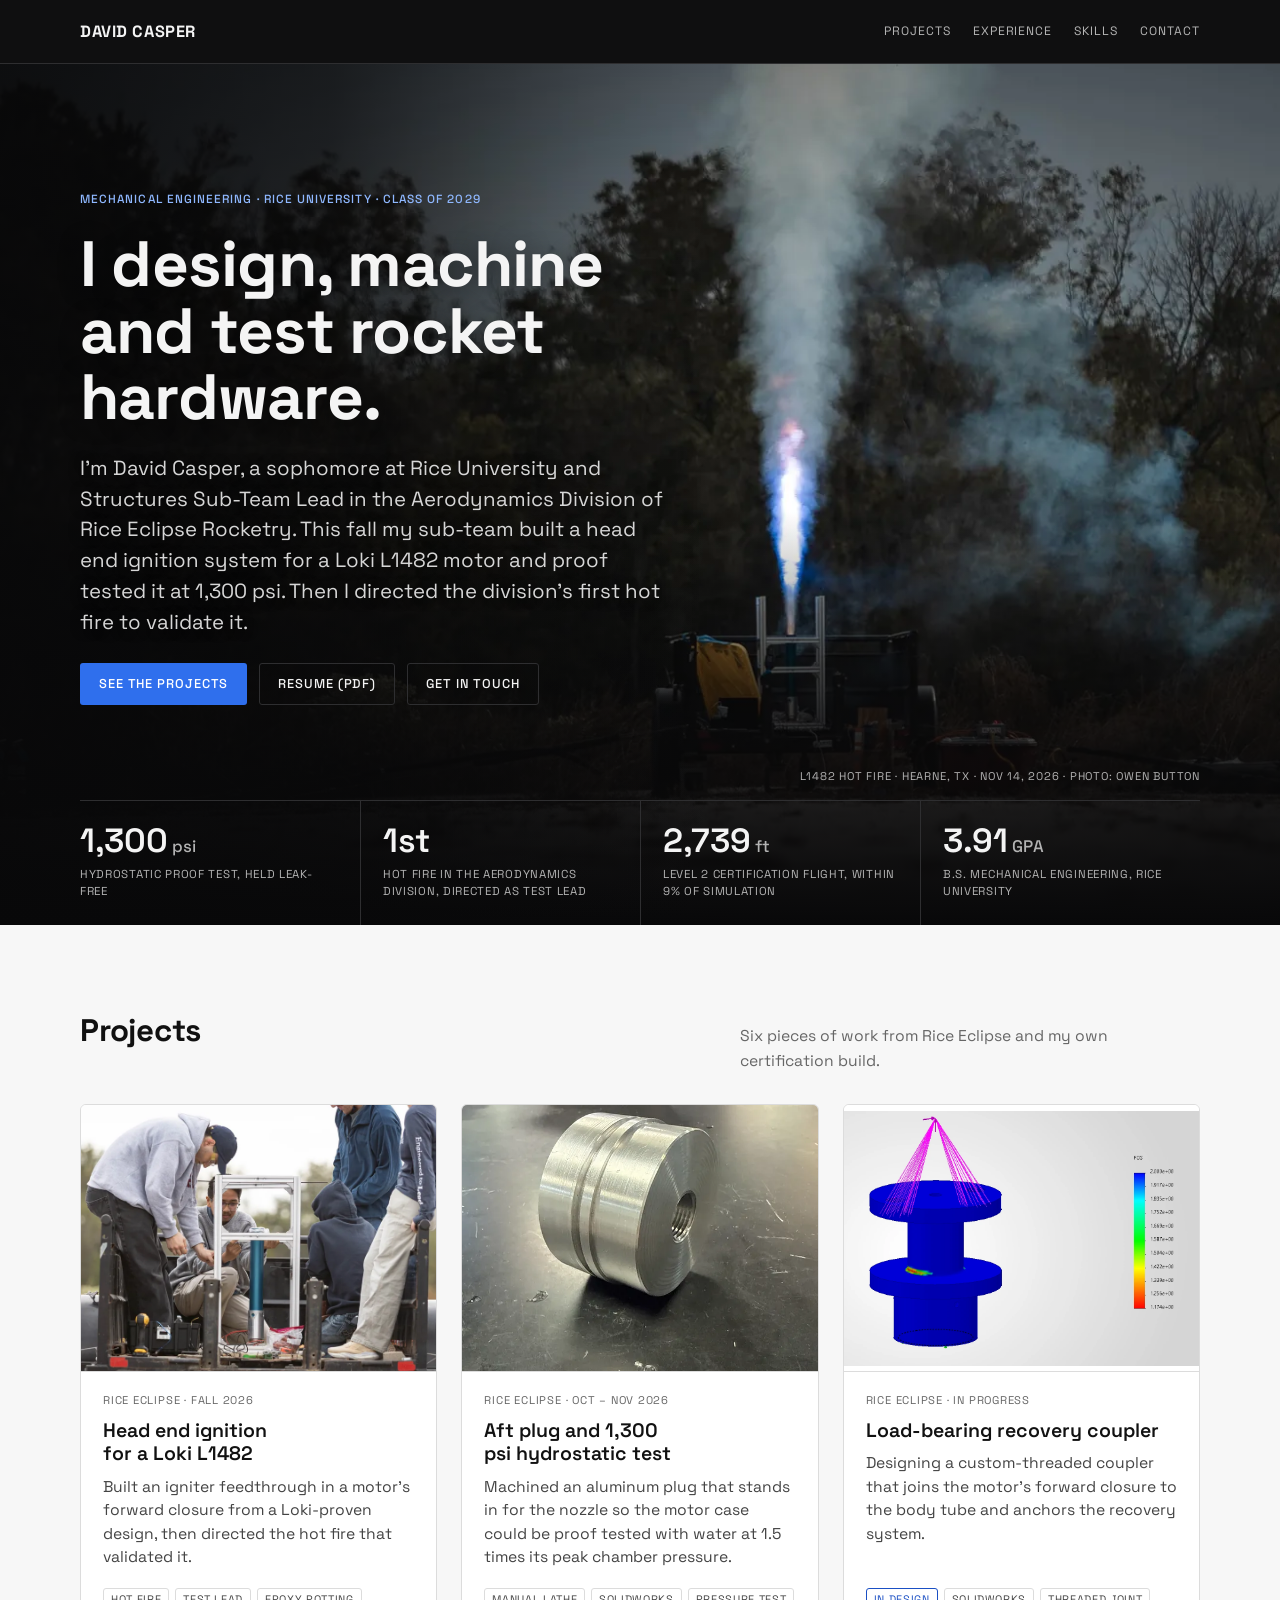
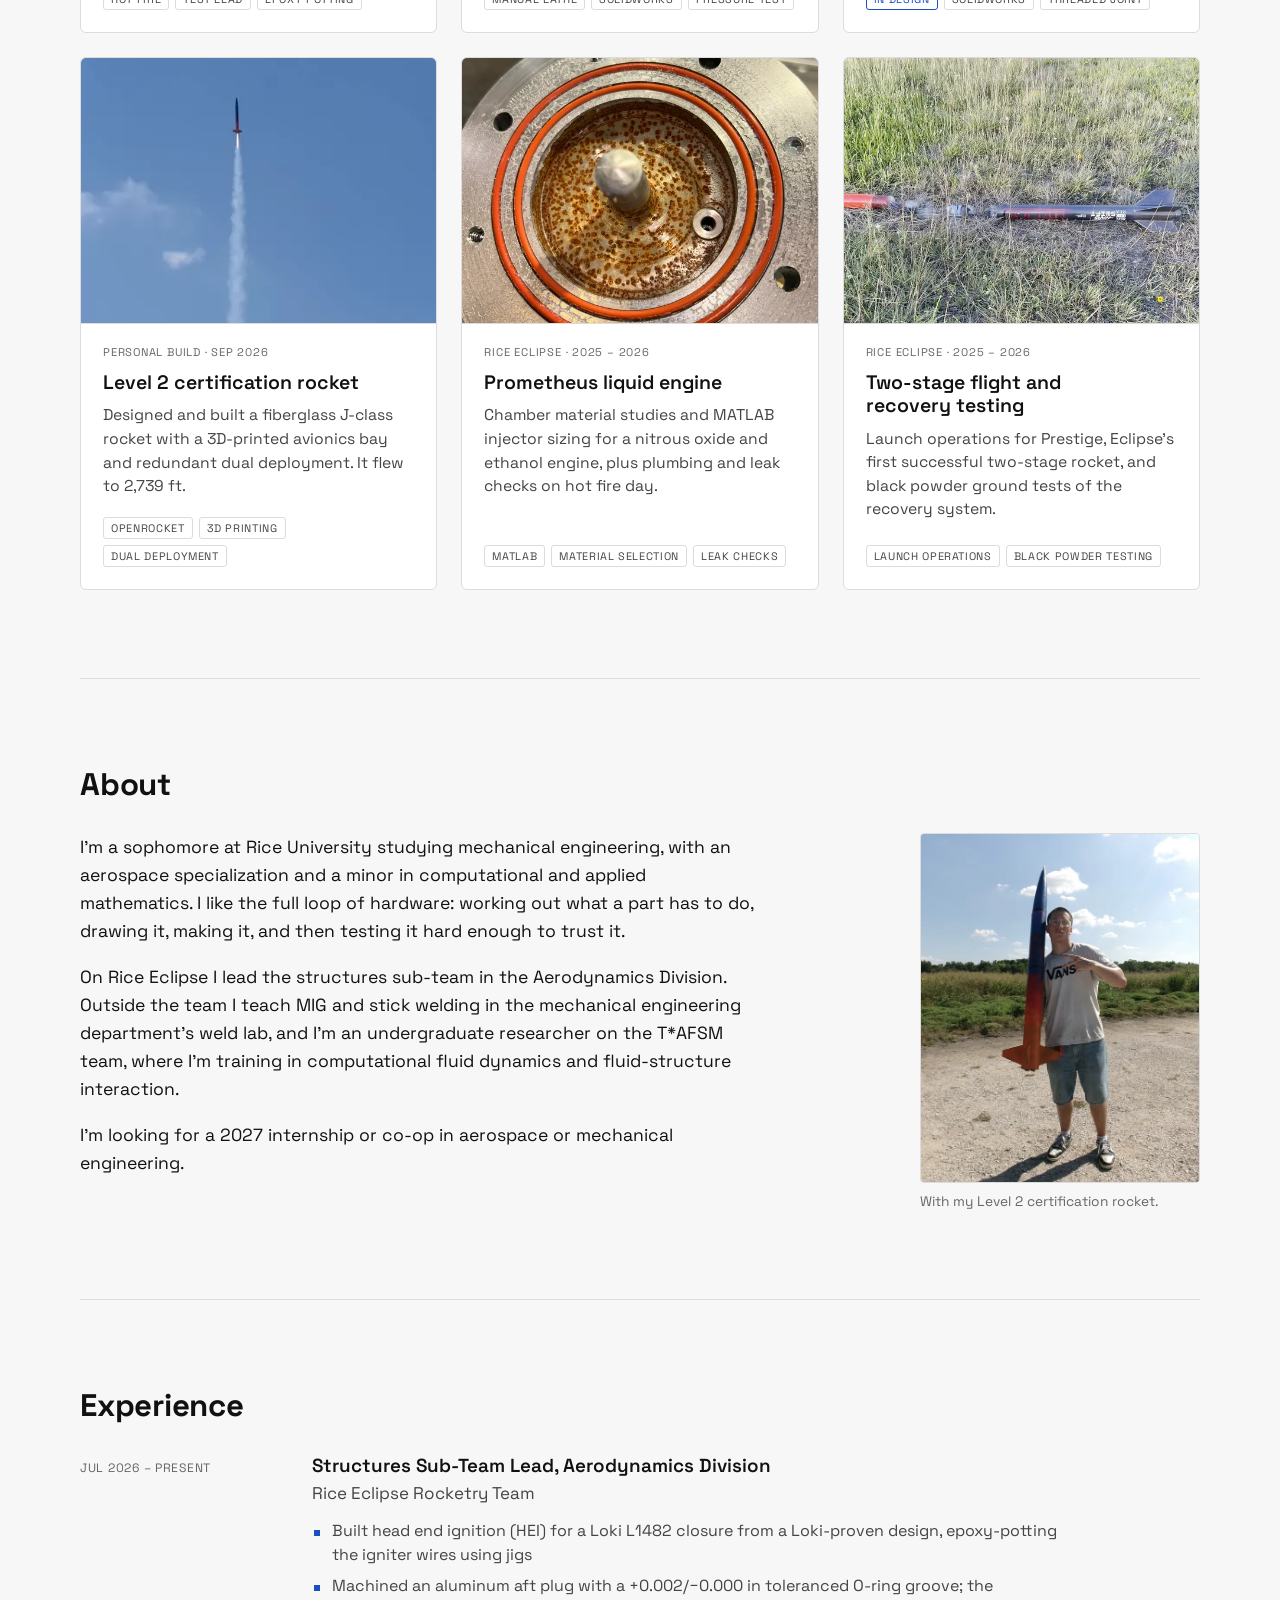
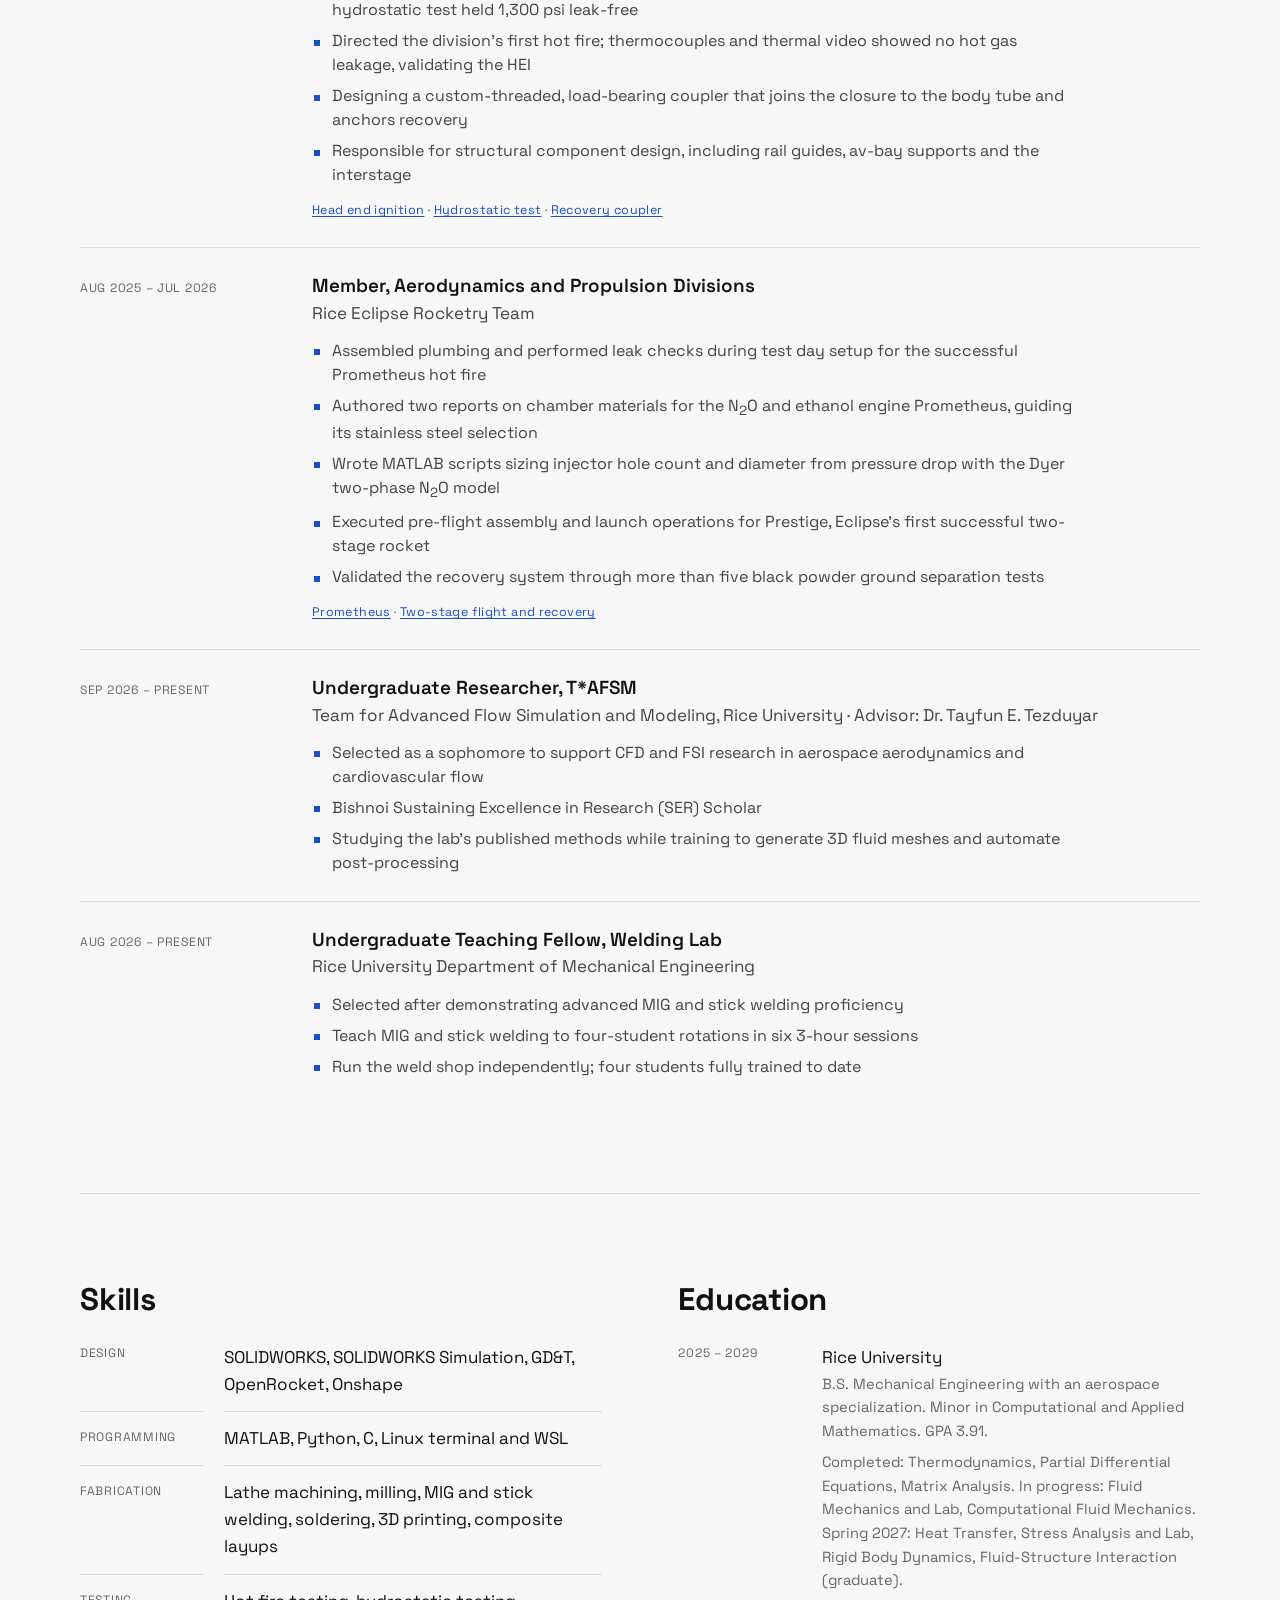
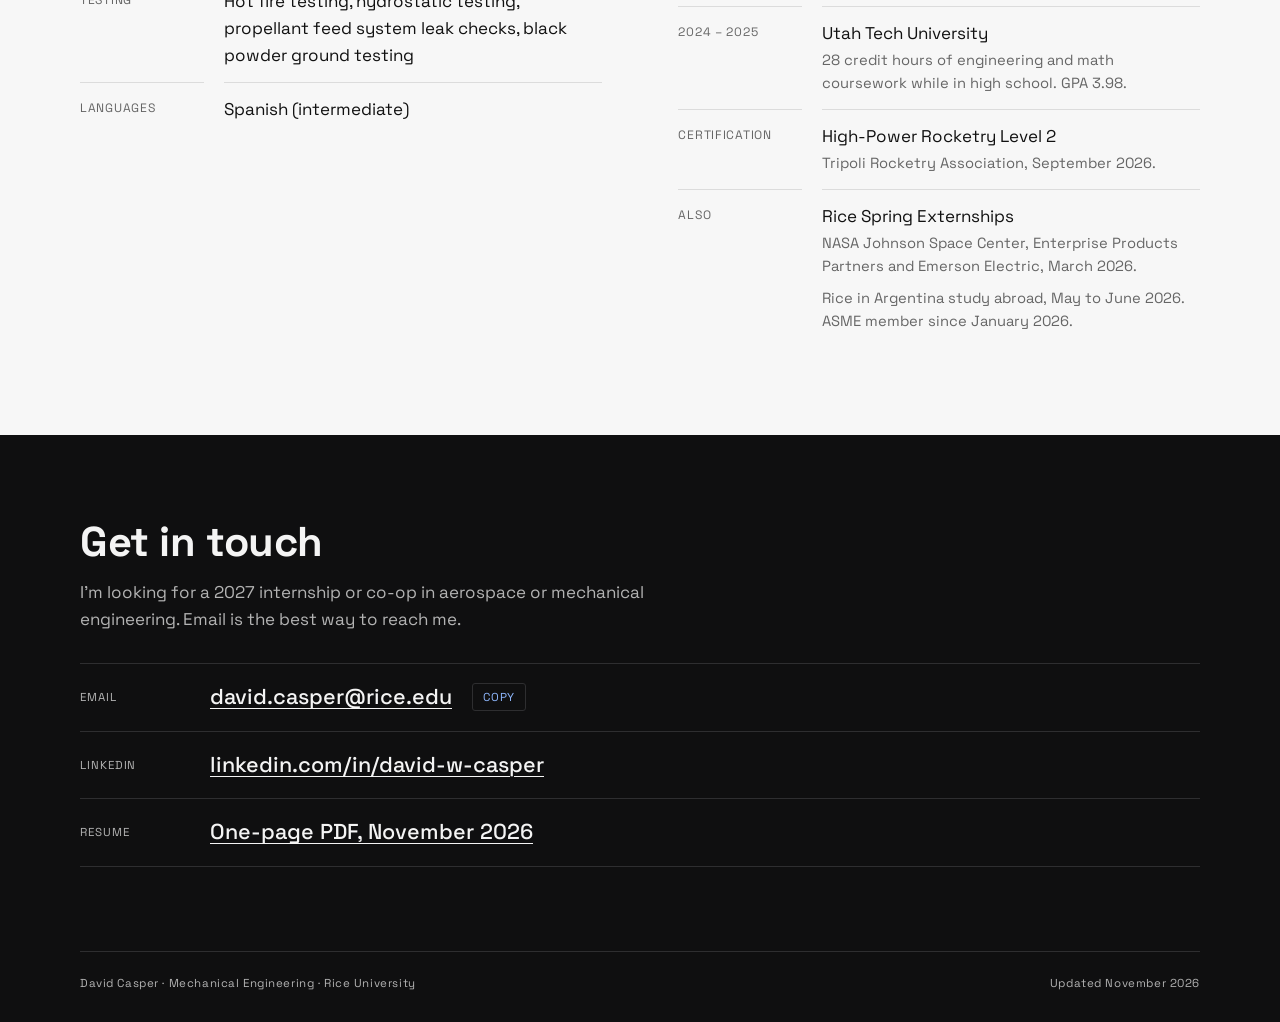
==== index.html @ be579d27 "Add files via upload" ====
<!doctype html>
<html lang="en">
<head>
<meta charset="utf-8">
<meta name="viewport" content="width=device-width, initial-scale=1, viewport-fit=cover">
<title>David Casper | Mechanical Engineering Portfolio</title>
<meta name="description" content="David Casper is a mechanical engineering student at Rice University and Structures Sub-Team Lead on Rice Eclipse Rocketry. Projects: head end ignition, hydrostatic testing, a Level 2 rocket and more.">
<meta property="og:type" content="website">
<meta property="og:title" content="David Casper | Mechanical Engineering Portfolio">
<meta property="og:description" content="David Casper is a mechanical engineering student at Rice University and Structures Sub-Team Lead on Rice Eclipse Rocketry. Projects: head end ignition, hydrostatic testing, a Level 2 rocket and more.">
<link rel="icon" href="favicon.svg" type="image/svg+xml">
<link rel="preconnect" href="https://fonts.googleapis.com">
<link rel="preconnect" href="https://fonts.gstatic.com" crossorigin>
<link rel="stylesheet" href="https://fonts.googleapis.com/css2?family=Space+Grotesk:wght@300..700&family=Noto+Sans+Math&display=swap">
<link rel="stylesheet" href="assets/site.css">
</head>
<body>
<a class="skip" href="#main">Skip to content</a><header class="band site-head" id="top"><div class="wrap head-row"><a class="brand" href="#top">David Casper</a><nav class="site-nav" aria-label="Primary"><a href="#projects">Projects</a><a href="#experience">Experience</a><a href="#skills">Skills</a><a href="#contact">Contact</a></nav></div></header>
<main id="main">
<section class="band hero">
  <div class="hero-bg"><img fetchpriority="high" src="assets/img/hero-burn-1000.webp" srcset="assets/img/hero-burn-1000.webp 1000w, assets/img/hero-burn-1600.webp 1600w, assets/img/hero-burn-2400.webp 2400w" sizes="100vw" width="1000" height="562" alt="The L1482 motor firing nozzle-up on the trailer test stand at dusk, a blue-white plume rising against dark trees" class="hero-img" decoding="async"></div>
  <div class="wrap hero-inner">
    <div class="hero-copy">
      <p class="eyebrow">Mechanical engineering · Rice University · Class of 2029</p>
      <h1>I design, machine and test rocket hardware.</h1>
      <p class="lead">I’m David Casper, a sophomore at Rice University and Structures Sub-Team Lead in the Aerodynamics Division of Rice Eclipse Rocketry. This fall my sub-team built a head end ignition system for a Loki L1482 motor and proof tested it at 1,300 psi. Then I directed the division’s first hot fire to validate it.</p>
      <p class="cta-row"><a class="btn btn-primary" href="#projects">See the projects</a><a class="btn btn-ghost" href="assets/david-casper-resume.pdf" target="_blank" rel="noopener">Resume (PDF)</a><a class="btn btn-ghost" href="#contact">Get in touch</a></p>
    </div>
    <p class="hero-credit">L1482 hot fire · Hearne, TX · Nov 14, 2026 · Photo: Owen Button</p>
    <dl class="glance">
      <div><dd>1,300<small>psi</small></dd><dt>Hydrostatic proof test, held leak-free</dt></div>
      <div><dd>1st</dd><dt>Hot fire in the Aerodynamics Division, directed as test lead</dt></div>
      <div><dd>2,739<small>ft</small></dd><dt>Level 2 certification flight, within 9% of simulation</dt></div>
      <div><dd>3.91<small>GPA</small></dd><dt>B.S. Mechanical Engineering, Rice University</dt></div>
    </dl>
  </div>
</section>

<div class="wrap">
<section class="section" id="projects">
  <div class="section-head"><h2>Projects</h2><p>Six pieces of work from Rice Eclipse and my own certification build.</p></div>
  <ul class="cards"><li class="card"><div class="card-media "><img src="assets/img/hotfire-team-stand-800.webp" srcset="assets/img/hotfire-team-stand-800.webp 800w, assets/img/hotfire-team-stand-1600.webp 1600w" sizes="(max-width: 720px) 92vw, 370px" width="800" height="600" alt="Team members gathered around the motor on the trailer test stand during setup for the hot fire" loading="lazy" decoding="async"></div><div class="card-body"><p class="meta">Rice Eclipse · Fall 2026</p><h3><a href="projects/head-end-ignition.html">Head end ignition for a Loki L1482</a></h3><p>Built an igniter feedthrough in a motor’s forward closure from a Loki-proven design, then directed the hot fire that validated it.</p><ul class="tags"><li class="tag">Hot fire</li><li class="tag">Test lead</li><li class="tag">Epoxy potting</li></ul></div></li><li class="card"><div class="card-media "><img src="assets/img/aftplug-finished-800.webp" srcset="assets/img/aftplug-finished-800.webp 600w, assets/img/aftplug-finished-1600.webp 1200w" sizes="(max-width: 720px) 92vw, 370px" width="600" height="800" alt="Machined aluminum plug with an O-ring groove and a tapped center hole" loading="lazy" decoding="async"></div><div class="card-body"><p class="meta">Rice Eclipse · Oct – Nov 2026</p><h3><a href="projects/hydrostatic-test.html">Aft plug and 1,300 psi hydrostatic test</a></h3><p>Machined an aluminum plug that stands in for the nozzle so the motor case could be proof tested with water at 1.5 times its peak chamber pressure.</p><ul class="tags"><li class="tag">Manual lathe</li><li class="tag">SOLIDWORKS</li><li class="tag">Pressure test</li></ul></div></li><li class="card"><div class="card-media contain"><img src="assets/img/coupler-fos-1100.webp" srcset="assets/img/coupler-fos-1100.webp 1047w" sizes="(max-width: 720px) 92vw, 370px" width="1047" height="752" alt="Factor of safety plot of the coupler from SOLIDWORKS Simulation" loading="lazy" decoding="async"></div><div class="card-body"><p class="meta">Rice Eclipse · In progress</p><h3><a href="projects/recovery-coupler.html">Load-bearing recovery coupler</a></h3><p>Designing a custom-threaded coupler that joins the motor’s forward closure to the body tube and anchors the recovery system.</p><ul class="tags"><li class="tag status">In design</li><li class="tag">SOLIDWORKS</li><li class="tag">Threaded joint</li></ul></div></li><li class="card"><div class="card-media pos-upper"><img src="assets/img/l2-launch-poster-720.webp" srcset="assets/img/l2-launch-poster-720.webp 405w, assets/img/l2-launch-poster-1080.webp 607w" sizes="(max-width: 720px) 92vw, 370px" width="405" height="720" alt="Rocket climbing on a column of white smoke against a blue sky" loading="lazy" decoding="async"></div><div class="card-body"><p class="meta">Personal build · Sep 2026</p><h3><a href="projects/level-2-rocket.html">Level 2 certification rocket</a></h3><p>Designed and built a fiberglass J-class rocket with a 3D-printed avionics bay and redundant dual deployment. It flew to 2,739 ft.</p><ul class="tags"><li class="tag">OpenRocket</li><li class="tag">3D printing</li><li class="tag">Dual deployment</li></ul></div></li><li class="card"><div class="card-media "><img src="assets/img/prometheus-injector-800.webp" srcset="assets/img/prometheus-injector-800.webp 600w, assets/img/prometheus-injector-1600.webp 1200w" sizes="(max-width: 720px) 92vw, 370px" width="600" height="800" alt="Steel injector face with two orange O-rings" loading="lazy" decoding="async"></div><div class="card-body"><p class="meta">Rice Eclipse · 2025 – 2026</p><h3><a href="projects/prometheus.html">Prometheus liquid engine</a></h3><p>Chamber material studies and MATLAB injector sizing for a nitrous oxide and ethanol engine, plus plumbing and leak checks on hot fire day.</p><ul class="tags"><li class="tag">MATLAB</li><li class="tag">Material selection</li><li class="tag">Leak checks</li></ul></div></li><li class="card"><div class="card-media "><img src="assets/img/separation-test-a-poster-800.webp" srcset="assets/img/separation-test-a-poster-800.webp 800w, assets/img/separation-test-a-poster-1280.webp 1280w" sizes="(max-width: 720px) 92vw, 370px" width="800" height="450" alt="Rocket lying on grass as an ejection charge separates its nose section" loading="lazy" decoding="async"></div><div class="card-body"><p class="meta">Rice Eclipse · 2025 – 2026</p><h3><a href="projects/two-stage-recovery.html">Two-stage flight and recovery testing</a></h3><p>Launch operations for Prestige, Eclipse’s first successful two-stage rocket, and black powder ground tests of the recovery system.</p><ul class="tags"><li class="tag">Launch operations</li><li class="tag">Black powder testing</li></ul></div></li></ul>
</section>

<section class="section" id="about">
  <div class="section-head"><h2>About</h2></div>
  <div class="about-grid">
    <div class="copy">
      <p>I’m a sophomore at Rice University studying mechanical engineering, with an aerospace specialization and a minor in computational and applied mathematics. I like the full loop of hardware: working out what a part has to do, drawing it, making it, and then testing it hard enough to trust it.</p>
      <p>On Rice Eclipse I lead the structures sub-team in the Aerodynamics Division. Outside the team I teach MIG and stick welding in the mechanical engineering department’s weld lab, and I’m an undergraduate researcher on the T*AFSM team, where I’m training in computational fluid dynamics and fluid-structure interaction.</p>
      <p>I’m looking for a 2027 internship or co-op in aerospace or mechanical engineering.</p>
    </div>
    <figure class="about-photo">
      <img src="assets/img/l2-rocket-800.webp" srcset="assets/img/l2-rocket-800.webp 600w, assets/img/l2-rocket-1600.webp 1200w" sizes="280px" width="600" height="800" alt="David Casper standing in a field holding his blue and orange Level 2 rocket" loading="lazy" decoding="async">
      <figcaption>With my Level 2 certification rocket.</figcaption>
    </figure>
  </div>
</section>

<section class="section" id="experience">
  <div class="section-head"><h2>Experience</h2></div>
  <ul class="rows"><li class="row"><p class="when">Jul 2026 – Present</p><div><h3>Structures Sub-Team Lead, Aerodynamics Division</h3><p class="org">Rice Eclipse Rocketry Team</p><ul><li>Built head end ignition (HEI) for a Loki L1482 closure from a Loki-proven design, epoxy-potting the igniter wires using jigs</li><li>Machined an aluminum aft plug with a +0.002/−0.000 in toleranced O-ring groove; the hydrostatic test held 1,300 psi leak-free</li><li>Directed the division’s first hot fire; thermocouples and thermal video showed no hot gas leakage, validating the HEI</li><li>Designing a custom-threaded, load-bearing coupler that joins the closure to the body tube and anchors recovery</li><li>Responsible for structural component design, including rail guides, av-bay supports and the interstage</li></ul><p class="inline-links"><a href="projects/head-end-ignition.html">Head end ignition</a> &middot; <a href="projects/hydrostatic-test.html">Hydrostatic test</a> &middot; <a href="projects/recovery-coupler.html">Recovery coupler</a></p></div></li><li class="row"><p class="when">Aug 2025 – Jul 2026</p><div><h3>Member, Aerodynamics and Propulsion Divisions</h3><p class="org">Rice Eclipse Rocketry Team</p><ul><li>Assembled plumbing and performed leak checks during test day setup for the successful Prometheus hot fire</li><li>Authored two reports on chamber materials for the N<sub>2</sub>O and ethanol engine Prometheus, guiding its stainless steel selection</li><li>Wrote MATLAB scripts sizing injector hole count and diameter from pressure drop with the Dyer two-phase N<sub>2</sub>O model</li><li>Executed pre-flight assembly and launch operations for Prestige, Eclipse’s first successful two-stage rocket</li><li>Validated the recovery system through more than five black powder ground separation tests</li></ul><p class="inline-links"><a href="projects/prometheus.html">Prometheus</a> &middot; <a href="projects/two-stage-recovery.html">Two-stage flight and recovery</a></p></div></li><li class="row"><p class="when">Sep 2026 – Present</p><div><h3>Undergraduate Researcher, T*AFSM</h3><p class="org">Team for Advanced Flow Simulation and Modeling, Rice University · Advisor: Dr. Tayfun E. Tezduyar</p><ul><li>Selected as a sophomore to support CFD and FSI research in aerospace aerodynamics and cardiovascular flow</li><li>Bishnoi Sustaining Excellence in Research (SER) Scholar</li><li>Studying the lab’s published methods while training to generate 3D fluid meshes and automate post-processing</li></ul></div></li><li class="row"><p class="when">Aug 2026 – Present</p><div><h3>Undergraduate Teaching Fellow, Welding Lab</h3><p class="org">Rice University Department of Mechanical Engineering</p><ul><li>Selected after demonstrating advanced MIG and stick welding proficiency</li><li>Teach MIG and stick welding to four-student rotations in six 3-hour sessions</li><li>Run the weld shop independently; four students fully trained to date</li></ul></div></li></ul>
</section>

<section class="section" id="skills">
  <div class="two-col">
    <div>
      <h2 class="h2">Skills</h2>
      <dl class="spec">
        <dt>Design</dt><dd>SOLIDWORKS, SOLIDWORKS Simulation, GD&amp;T, OpenRocket, Onshape</dd>
        <dt>Programming</dt><dd>MATLAB, Python, C, Linux terminal and WSL</dd>
        <dt>Fabrication</dt><dd>Lathe machining, milling, MIG and stick welding, soldering, 3D printing, composite layups</dd>
        <dt>Testing</dt><dd>Hot fire testing, hydrostatic testing, propellant feed system leak checks, black powder ground testing</dd>
        <dt>Languages</dt><dd>Spanish (intermediate)</dd>
      </dl>
    </div>
    <div>
      <h2 class="h2">Education</h2>
      <dl class="spec">
        <dt>2025 – 2029</dt>
        <dd>Rice University
          <small>B.S. Mechanical Engineering with an aerospace specialization. Minor in Computational and Applied Mathematics. GPA 3.91.</small>
          <small>Completed: Thermodynamics, Partial Differential Equations, Matrix Analysis. In progress: Fluid Mechanics and Lab, Computational Fluid Mechanics. Spring 2027: Heat Transfer, Stress Analysis and Lab, Rigid Body Dynamics, Fluid-Structure Interaction (graduate).</small></dd>
        <dt>2024 – 2025</dt>
        <dd>Utah Tech University
          <small>28 credit hours of engineering and math coursework while in high school. GPA 3.98.</small></dd>
        <dt>Certification</dt>
        <dd>High-Power Rocketry Level 2
          <small>Tripoli Rocketry Association, September 2026.</small></dd>
        <dt>Also</dt>
        <dd>Rice Spring Externships
          <small>NASA Johnson Space Center, Enterprise Products Partners and Emerson Electric, March 2026.</small>
          <small>Rice in Argentina study abroad, May to June 2026. ASME member since January 2026.</small></dd>
      </dl>
    </div>
  </div>
</section>
</div>

<section class="band" id="contact">
  <div class="wrap contact">
    <h2>Get in touch</h2>
    <p>I’m looking for a 2027 internship or co-op in aerospace or mechanical engineering. Email is the best way to reach me.</p>
    <div class="contact-lines">
      <div class="contact-line"><span class="label">Email</span><a class="value" id="email-value" href="mailto:david.casper@rice.edu">david.casper@rice.edu</a><button type="button" class="copy-btn" data-copy="david.casper@rice.edu" aria-controls="email-value">Copy</button></div>
      <div class="contact-line"><span class="label">LinkedIn</span><a class="value" href="https://www.linkedin.com/in/david-w-casper" rel="noopener">linkedin.com/in/david-w-casper</a></div>
      <div class="contact-line"><span class="label">Resume</span><a class="value" href="assets/david-casper-resume.pdf" target="_blank" rel="noopener">One-page PDF, November 2026</a></div>
    </div>
  </div>
</section>
</main>
<footer class="band"><div class="wrap"><div class="site-foot"><span>David Casper · Mechanical Engineering · Rice University</span><span>Updated November 2026</span></div></div></footer>
<script src="assets/site.js"></script>
</body>
</html>
---- assets/site.css ----
/* Layout: a test report. Dark title band up top, then one 1120px sheet where
   prose holds a 68ch measure and figures break out to the full sheet width.
   Metadata is set like a drawing title block in the mono face. */
:root {
  color-scheme: light;
  /* Three blues carry all the color. Everything else is neutral gray. */
  --blue-deep: #1a4fc4;
  --blue: #2f6fed;
  --blue-light: #8fb8ff;
  --paper: #f7f7f7;
  --surface: #ffffff;
  --sunken: #eeeeee;
  --ink: #111111;
  --ink-2: #444444;
  --ink-3: #666666;
  --rule: #dcdcdc;
  --rule-strong: #bdbdbd;
  --accent: var(--blue-deep);
  --accent-ink: #ffffff;
  --band: #0f0f10;
  --band-2: #1b1b1d;
  --band-ink: #f4f4f4;
  --band-ink-2: #b3b3b3;
  --band-rule: #2e2e30;
  --band-accent: var(--blue-light);
  --series-1: var(--blue);
  --series-2: #4d4d4d;
  --grid: #e6e6e6;
  --axis: #bdbdbd;
  --sheet: #ffffff;
  --sheet-ink: #111111;
  --shadow: 0 1px 2px rgba(0, 0, 0, 0.05), 0 8px 24px rgba(0, 0, 0, 0.06);
  --sheet-dim: 1;
  --font-display: "Space Grotesk", "Helvetica Neue", Helvetica, Arial, sans-serif;
  --font-body: "Space Grotesk", "Helvetica Neue", Helvetica, Arial, sans-serif;
  --font-mono: var(--font-body);
  --font-code: ui-monospace, "SFMono-Regular", Menlo, Consolas, monospace;
}
@media (prefers-color-scheme: dark) {
  :root:not([data-theme="light"]) {
    color-scheme: dark;
    --paper: #121212;
    --surface: #1b1b1b;
    --sunken: #161616;
    --ink: #ededed;
    --ink-2: #c2c2c2;
    --ink-3: #9c9c9c;
    --rule: #2e2e2e;
    --rule-strong: #474747;
    --accent: var(--blue-light);
    --accent-ink: #0b0b0b;
    --band: #0a0a0a;
    --band-2: #171717;
    --band-ink: #f4f4f4;
    --band-ink-2: #b3b3b3;
    --band-rule: #2a2a2a;
    --band-accent: var(--blue-light);
    --series-1: var(--blue);
    --series-2: #b8b8b8;
    --grid: #262626;
    --axis: #474747;
    --sheet: #ffffff;
    --sheet-ink: #111111;
    --sheet-dim: 0.92;
    --shadow: 0 1px 2px rgba(0, 0, 0, 0.4), 0 8px 24px rgba(0, 0, 0, 0.3);
  }
}
:root[data-theme="dark"] {
  color-scheme: dark;
  --paper: #121212;
  --surface: #1b1b1b;
  --sunken: #161616;
  --ink: #ededed;
  --ink-2: #c2c2c2;
  --ink-3: #9c9c9c;
  --rule: #2e2e2e;
  --rule-strong: #474747;
  --accent: var(--blue-light);
  --accent-ink: #0b0b0b;
  --band: #0a0a0a;
  --band-2: #171717;
  --band-ink: #f4f4f4;
  --band-ink-2: #b3b3b3;
  --band-rule: #2a2a2a;
  --band-accent: var(--blue-light);
  --series-1: var(--blue);
  --series-2: #b8b8b8;
  --grid: #262626;
  --axis: #474747;
  --sheet: #ffffff;
  --sheet-ink: #111111;
  --sheet-dim: 0.92;
  --shadow: 0 1px 2px rgba(0, 0, 0, 0.4), 0 8px 24px rgba(0, 0, 0, 0.3);
}

*, *::before, *::after { box-sizing: border-box; }
[hidden] { display: none !important; }
/* The page opens and closes on the dark band, so the root carries that colour: on a phone the
   safe-area strips above the header and below the footer then match the bands beside them. */
html { -webkit-text-size-adjust: 100%; text-size-adjust: 100%; scroll-behavior: smooth; background: var(--band); }
body {
  margin: 0;
  background: var(--paper);
  color: var(--ink);
  font-family: var(--font-body);
  font-size: 1.0625rem;
  line-height: 1.6;
  font-weight: 400;
    -webkit-font-smoothing: antialiased;
  text-rendering: optimizeLegibility;
}
img, video, svg { max-width: 100%; }
img, video { height: auto; display: block; }
a { color: var(--accent); text-underline-offset: 0.18em; text-decoration-thickness: 1px; }
a:hover { text-decoration-thickness: 2px; }
:focus-visible { outline: 2px solid var(--accent); outline-offset: 3px; border-radius: 2px; }
.band :focus-visible { outline-color: var(--band-accent); }
h1, h2, h3, h4 { font-family: var(--font-display); text-wrap: balance; margin: 0; color: inherit; }
p { margin: 0; }
ul, ol, dl, dd, figure { margin: 0; padding: 0; }

.wrap {
  max-width: 1160px;
  margin-inline: auto;
  padding-left: max(20px, env(safe-area-inset-left, 0px));
  padding-right: max(20px, env(safe-area-inset-right, 0px));
}
.band { background: var(--band); color: var(--band-ink); }
.band a { color: var(--band-accent); }
.skip {
  position: absolute; left: 12px; top: -60px; z-index: 20;
  background: var(--accent); color: var(--accent-ink); padding: 8px 14px; border-radius: 4px;
  text-decoration: none; font-weight: 600;
}
.skip:focus { top: calc(12px + env(safe-area-inset-top, 0px)); }

.mono, .eyebrow, .meta, figcaption b, .tag, .tb dt, .glance dt, .when, .site-nav a, .back, .chart-note b, .kicker {
  font-family: var(--font-mono);
}
.eyebrow {
  font-size: 0.74rem; letter-spacing: 0.09em; text-transform: uppercase; font-weight: 500;
  color: var(--ink-3);
}
.band .eyebrow { color: var(--band-accent); }

/* ---------- header ---------- */
.site-head { border-bottom: 1px solid var(--band-rule); }
.head-row { display: flex; flex-wrap: wrap; align-items: center; justify-content: space-between; gap: 6px 28px; padding-block: 16px; }
.brand {
  font-family: var(--font-display); font-weight: 700; letter-spacing: 0.035em;
  text-transform: uppercase; font-size: 1.02rem; text-decoration: none; color: var(--band-ink);
}
.band a.brand { color: var(--band-ink); }
.site-nav { display: flex; flex-wrap: wrap; gap: 4px 22px; }
.site-nav a {
  font-size: 0.76rem; letter-spacing: 0.08em; text-transform: uppercase; text-decoration: none;
  color: var(--band-ink-2); padding-block: 6px;
}
.band .site-nav a { color: var(--band-ink-2); }
.band .site-nav a:hover, .band .site-nav a[aria-current="page"] { color: var(--band-ink); text-decoration: underline; text-decoration-thickness: 1px; }

/* ---------- hero ---------- */
.hero { padding-block: 0; position: relative; overflow: hidden; isolation: isolate; background: #080809; }
.hero-bg { position: absolute; inset: 0; z-index: -1; overflow: hidden; }
.hero-bg img { position: absolute; top: 0; left: 0; width: 122%; height: 100%; max-width: none; object-fit: cover; object-position: 50% 42%; }
.hero-bg::after {
  content: ""; position: absolute; inset: 0;
  background:
    linear-gradient(90deg, rgba(8,8,9,0.88) 0%, rgba(8,8,9,0.7) 26%, rgba(8,8,9,0.22) 46%, rgba(8,8,9,0) 56%),
    linear-gradient(180deg, rgba(8,8,9,0) 52%, rgba(8,8,9,0.82) 82%, #080809 100%);
}
.hero-inner { min-height: clamp(600px, 90vh, 940px); display: flex; flex-direction: column; justify-content: flex-end; padding-top: clamp(72px, 14vh, 160px); }
.hero-copy { min-width: 0; max-width: 37rem; display: flex; flex-direction: column; gap: 22px; }
.hero .lead { color: #d6d6d6; text-shadow: 0 1px 12px rgba(0,0,0,0.5); }
.hero h1 { text-shadow: 0 2px 24px rgba(0,0,0,0.45); }
.hero-credit { align-self: flex-end; margin-top: clamp(36px, 7vh, 72px); margin-bottom: 14px; font-size: 0.7rem; letter-spacing: 0.07em; text-transform: uppercase; color: rgba(244,244,244,0.72); text-align: right; }
.hero h1 {
  font-weight: 700; letter-spacing: -0.012em; line-height: 1.04;
  font-size: clamp(2.1rem, 1.1rem + 4.2vw, 4rem);
}
.lead { font-size: clamp(1.08rem, 1rem + 0.45vw, 1.28rem); line-height: 1.5; max-width: 34em; color: var(--band-ink-2); }
.lead strong { color: var(--band-ink); font-weight: 600; }
.cta-row { display: flex; flex-wrap: wrap; gap: 12px; margin-top: 4px; }
.btn {
  display: inline-flex; align-items: center; gap: 8px; text-decoration: none; cursor: pointer;
  font-family: var(--font-mono); font-size: 0.8rem; letter-spacing: 0.07em; text-transform: uppercase; font-weight: 500;
  padding: 12px 18px; border-radius: 3px; border: 1px solid transparent; line-height: 1.2;
}
.band a.btn-primary, .btn-primary { background: var(--blue); color: #ffffff; }
.band a.btn-primary:hover { background: var(--blue-deep); }
.band a.btn-ghost, .btn-ghost { border-color: var(--band-rule); color: var(--band-ink); background: transparent; }
.band a.btn-ghost:hover { border-color: var(--band-ink-2); }
.sound-btn { position: absolute; right: 10px; bottom: 10px; font-family: var(--font-mono); font-size: 0.7rem; letter-spacing: 0.07em; text-transform: uppercase; background: rgba(10,10,10,0.72); color: #f4f4f4; border: 1px solid rgba(255,255,255,0.28); border-radius: 3px; padding: 6px 10px; cursor: pointer; }
.sound-btn:hover, .sound-btn.is-on { border-color: var(--blue-light); color: var(--blue-light); }

.glance { display: grid; grid-template-columns: repeat(4, minmax(0, 1fr)); border-top: 1px solid var(--band-rule); }
.glance > div { padding: 22px 22px 26px 0; min-width: 0; }
.glance > div + div { border-left: 1px solid var(--band-rule); padding-left: 22px; }
.glance dt { order: 2; font-size: 0.72rem; letter-spacing: 0.06em; text-transform: uppercase; color: var(--band-ink-2); line-height: 1.45; margin-top: 8px; }
.glance dd { font-family: var(--font-display); font-weight: 600; font-size: clamp(1.5rem, 1.1rem + 1.4vw, 2.1rem); line-height: 1.05; letter-spacing: -0.01em; }
.glance dd small { font-size: 0.5em; font-weight: 500; letter-spacing: 0.02em; margin-left: 0.25em; color: var(--band-ink-2); }
.glance > div { display: flex; flex-direction: column; }

/* ---------- sections ---------- */
.section { padding-block: clamp(48px, 7vw, 88px); }
.section + .section { border-top: 1px solid var(--rule); }
.section-head { display: flex; flex-wrap: wrap; align-items: baseline; justify-content: space-between; gap: 8px 24px; margin-bottom: 30px; }
.section-head h2, .prose h2, .two-col h2 { font-weight: 700; font-size: clamp(1.45rem, 1.2rem + 1vw, 1.95rem); letter-spacing: -0.008em; line-height: 1.15; }
.section-head p { color: var(--ink-3); max-width: 46ch; font-size: 0.98rem; }

/* ---------- project cards ---------- */
.cards { display: grid; grid-template-columns: repeat(auto-fill, minmax(min(100%, 320px), 1fr)); gap: 24px; list-style: none; }
.card { background: var(--surface); border: 1px solid var(--rule); border-radius: 6px; overflow: hidden; display: flex; flex-direction: column; min-width: 0; position: relative; transition: border-color 0.15s ease, box-shadow 0.15s ease, transform 0.15s ease; }
.card:hover { border-color: var(--rule-strong); box-shadow: var(--shadow); transform: translateY(-2px); }
.card-media { aspect-ratio: 4 / 3; background: var(--sunken); border-bottom: 1px solid var(--rule); overflow: hidden; }
.card-media img { width: 100%; height: 100%; object-fit: cover; }
.card-media.contain { background: var(--sheet); filter: brightness(var(--sheet-dim)); }
.card-media.contain img { object-fit: contain; }
.card-media.pos-upper img { object-position: 50% 30%; }
.card-body { padding: 20px 22px 22px; display: flex; flex-direction: column; gap: 10px; flex: 1; min-width: 0; }
.meta { font-size: 0.7rem; letter-spacing: 0.07em; text-transform: uppercase; color: var(--ink-3); }
.card h3 { font-weight: 600; font-size: 1.22rem; line-height: 1.2; }
.card h3 a { color: var(--ink); text-decoration: none; }
.card h3 a::after { content: ""; position: absolute; inset: 0; }
.card h3 a:hover { color: var(--accent); }
.card p { color: var(--ink-2); font-size: 0.98rem; line-height: 1.5; }
.card p.meta { font-size: 0.7rem; line-height: 1.5; color: var(--ink-3); }
.tags { display: flex; flex-wrap: wrap; gap: 6px; list-style: none; margin-top: auto; padding-top: 8px; }
.tag { font-size: 0.68rem; letter-spacing: 0.06em; text-transform: uppercase; color: var(--ink-2); border: 1px solid var(--rule); border-radius: 3px; padding: 3px 7px; line-height: 1.3; }
.status { color: var(--accent); border-color: currentColor; }

/* ---------- about ---------- */
.about-grid { display: grid; grid-template-columns: minmax(0, 1fr) minmax(0, 280px); gap: clamp(24px, 5vw, 64px); align-items: start; }
.about-grid p + p { margin-top: 1em; }
.about-grid .copy { max-width: 62ch; font-size: 1.1rem; }
.about-photo img { width: 100%; aspect-ratio: 4 / 5; object-fit: cover; object-position: 50% 28%; border-radius: 4px; border: 1px solid var(--rule); }
.about-photo figcaption { margin-top: 8px; }

/* ---------- experience ---------- */
.rows { display: grid; gap: 0; list-style: none; }
.row { display: grid; grid-template-columns: 200px minmax(0, 1fr); gap: 8px 32px; padding-block: 26px; border-top: 1px solid var(--rule); }
.rows .row:first-child { border-top: 0; padding-top: 0; }
.when { font-size: 0.76rem; letter-spacing: 0.06em; text-transform: uppercase; color: var(--ink-3); padding-top: 5px; }
.row h3 { font-weight: 600; font-size: 1.18rem; line-height: 1.25; }
.row .org { color: var(--ink-2); margin-top: 2px; }
.row ul { list-style: none; margin-top: 12px; display: grid; gap: 7px; max-width: 70ch; }
.row li, .prose ul li { position: relative; padding-left: 20px; }
.row li::before, .prose ul li::before { content: ""; position: absolute; left: 2px; top: 0.66em; width: 6px; height: 6px; background: var(--accent); }
.row li { color: var(--ink-2); font-size: 1rem; line-height: 1.5; }
.row .inline-links { margin-top: 14px; font-family: var(--font-mono); font-size: 0.78rem; letter-spacing: 0.03em; color: var(--ink-3); }

/* ---------- skills / education ---------- */
.spec { display: grid; grid-template-columns: 200px minmax(0, 1fr); gap: 0 32px; }
.spec dt { font-family: var(--font-mono); font-size: 0.76rem; letter-spacing: 0.06em; text-transform: uppercase; color: var(--ink-3); padding-block: 16px 14px; border-top: 1px solid var(--rule); }
.spec dd { padding-block: 13px; border-top: 1px solid var(--rule); color: var(--ink); }
.spec dt:first-of-type, .spec dt:first-of-type + dd { border-top: 0; padding-top: 0; }
.spec dd small { display: block; color: var(--ink-3); font-size: 0.92rem; margin-top: 2px; }
.two-col { display: grid; grid-template-columns: repeat(2, minmax(0, 1fr)); gap: clamp(32px, 6vw, 80px); }
.two-col h2 { margin-bottom: 26px; }
.two-col .spec { grid-template-columns: 124px minmax(0, 1fr); gap: 0 20px; }
.spec dd small + small { margin-top: 8px; }

/* ---------- contact ---------- */
.contact { padding-block: clamp(48px, 7vw, 84px); }
.contact h2 { font-weight: 700; font-size: clamp(1.6rem, 1.2rem + 2vw, 2.6rem); line-height: 1.1; letter-spacing: -0.01em; max-width: 20ch; }
.contact p { color: var(--band-ink-2); max-width: 52ch; margin-top: 14px; }
.contact-lines { margin-top: 30px; display: grid; gap: 0; border-top: 1px solid var(--band-rule); }
.contact-line { display: flex; flex-wrap: wrap; align-items: center; gap: 8px 20px; padding-block: 16px; border-bottom: 1px solid var(--band-rule); }
.contact-line .label { font-family: var(--font-mono); font-size: 0.72rem; letter-spacing: 0.08em; text-transform: uppercase; color: var(--band-ink-2); width: 110px; }
.contact-line .value { font-size: clamp(1.05rem, 0.95rem + 0.6vw, 1.35rem); font-weight: 500; color: var(--band-ink); overflow-wrap: anywhere; user-select: all; }
.band a.value { color: var(--band-ink); }
.copy-btn { font-family: var(--font-mono); font-size: 0.72rem; letter-spacing: 0.07em; text-transform: uppercase; background: transparent; color: var(--band-accent); border: 1px solid var(--band-rule); border-radius: 3px; padding: 6px 10px; cursor: pointer; }
.copy-btn:hover { border-color: var(--band-accent); }
.site-foot { border-top: 1px solid var(--band-rule); padding-block: 22px 30px; padding-inline: 0; color: var(--band-ink-2); font-family: var(--font-mono); font-size: 0.72rem; letter-spacing: 0.05em; display: flex; flex-wrap: wrap; gap: 6px 24px; justify-content: space-between; }
.site-foot.plain { border-top: 0; }

/* ---------- project pages ---------- */
.proj-head { padding-block: clamp(28px, 4vw, 44px) 0; }
.back { font-size: 0.76rem; letter-spacing: 0.07em; text-transform: uppercase; text-decoration: none; display: inline-block; padding-block: 6px; }
.back:hover { text-decoration: underline; }
.proj-head .eyebrow { margin-top: 18px; }
.proj-head h1 { font-weight: 700; font-size: clamp(1.9rem, 1.2rem + 3vw, 3.2rem); line-height: 1.06; letter-spacing: -0.012em; margin-top: 12px; max-width: 20ch; }
.proj-head .lead { margin-top: 18px; max-width: 40em; }
.proj-head.has-media { display: grid; grid-template-columns: minmax(0, 1.35fr) minmax(0, 360px); gap: clamp(28px, 5vw, 64px); align-items: start; padding-bottom: clamp(28px, 4vw, 44px); }
.proj-head.has-media:has(.proj-media.landscape) { grid-template-columns: minmax(0, 1fr) minmax(0, 1fr); }
.proj-head.has-media:has(.proj-media.tall) { grid-template-columns: minmax(0, 1.5fr) minmax(0, 300px); }
.proj-text { min-width: 0; }
.hero-frame { position: relative; }
.proj-media { min-width: 0; margin-top: 46px; }
.proj-media video { display: block; width: 100%; height: auto; border-radius: 4px; border: 1px solid var(--band-rule); background: var(--band-2); }
.proj-media figcaption { color: var(--band-ink-2); margin-top: 10px; font-size: 0.7rem; letter-spacing: 0.07em; text-transform: uppercase; }
.tb { display: grid; grid-template-columns: repeat(auto-fit, minmax(190px, 1fr)); margin-top: clamp(28px, 4vw, 44px); border-top: 1px solid var(--band-rule); }
.tb > div { padding: 16px 20px 20px 0; min-width: 0; }
.tb dt { font-size: 0.68rem; letter-spacing: 0.09em; text-transform: uppercase; color: var(--band-ink-2); }
.tb dd { margin-top: 5px; font-size: 0.98rem; line-height: 1.4; color: var(--band-ink); }

.prose { padding-block: clamp(36px, 6vw, 68px) clamp(40px, 6vw, 72px); display: grid; gap: clamp(36px, 5vw, 56px); }
.prose > section { display: grid; gap: 18px; min-width: 0; }
.prose > section > p, .prose > section > ul, .prose > section > ol, .prose > section > h2, .prose > section > h3, .prose > section > .note, .prose > section > .mathblock { max-width: 68ch; }
.prose h3 { font-weight: 600; font-size: 1.14rem; margin-top: 6px; }
.prose ul { list-style: none; display: grid; gap: 9px; }
.prose ol { padding-left: 1.3em; display: grid; gap: 9px; }
.prose li strong, .prose p strong { font-weight: 600; }
.kicker { font-size: 0.72rem; letter-spacing: 0.09em; text-transform: uppercase; color: var(--ink-3); }
.note { border: 1px solid var(--rule); background: var(--surface); border-radius: 4px; padding: 16px 18px; font-size: 0.98rem; color: var(--ink-2); display: grid; gap: 6px; }
.note .kicker { color: var(--accent); }
.results { display: grid; grid-template-columns: repeat(auto-fit, minmax(210px, 1fr)); gap: 0; border-top: 1px solid var(--rule); border-bottom: 1px solid var(--rule); }
.results > div { padding: 18px 20px 20px 0; min-width: 0; }
.results dt { font-family: var(--font-mono); font-size: 0.7rem; letter-spacing: 0.07em; text-transform: uppercase; color: var(--ink-3); margin-top: 6px; line-height: 1.45; }
.results dd { font-family: var(--font-display); font-weight: 600; font-size: 1.7rem; line-height: 1.1; letter-spacing: -0.008em; }
.results dd small { font-size: 0.52em; font-weight: 500; color: var(--ink-3); margin-left: 0.2em; }
.results > div { display: flex; flex-direction: column; }
.results dt { order: 2; }

.figrow { display: grid; gap: 22px; grid-template-columns: repeat(auto-fit, minmax(min(100%, 230px), 1fr)); align-items: start; }
.figrow.two { grid-template-columns: repeat(auto-fit, minmax(min(100%, 320px), 1fr)); }
.fig { min-width: 0; }
.fig .frame { display: block; border: 1px solid var(--rule); border-radius: 4px; overflow: hidden; background: var(--sunken); cursor: zoom-in; padding: 0; width: 100%; }
.fig .frame img { width: 100%; }
.fig.photo .frame img { aspect-ratio: 3 / 4; object-fit: cover; }
.fig.wide-photo .frame img { aspect-ratio: 16 / 9; object-fit: cover; }
.fig.sheet .frame { background: var(--sheet); filter: brightness(var(--sheet-dim)); }
.fig.sheet .frame img { padding: 10px; }
.fig.sheet.fea .frame img { aspect-ratio: 4 / 3; object-fit: contain; }
.fig video { width: 100%; border: 1px solid var(--rule); border-radius: 4px; background: var(--band); }
.fig.photo video { aspect-ratio: 3 / 4; object-fit: cover; }
/* two figures of different shapes at one height: each takes width in proportion to its aspect ratio */
.figrow.pair { display: flex; gap: 22px; max-width: 760px; align-items: flex-start; }
.figrow.pair > .fig { flex: var(--ar, 1) 1 0%; }
.fig.narrow { max-width: 420px; }
.fig.slim { max-width: 340px; }
.fig.medium { max-width: 760px; }
figcaption { font-size: 0.86rem; line-height: 1.5; color: var(--ink-3); margin-top: 9px; }
figcaption b { font-size: 0.86em; font-weight: 500; color: var(--ink-2); letter-spacing: 0.06em; text-transform: uppercase; margin-right: 0.6em; }

.mathblock { overflow-x: auto; padding: 14px 18px; background: var(--surface); border: 1px solid var(--rule); border-radius: 4px; font-size: 1.08rem; }
math { font-family: "Noto Sans Math", "Cambria Math", "STIX Two Math", math, sans-serif; }  /* equations only; all text is Space Grotesk */
pre.code { overflow-x: auto; background: var(--band); color: var(--band-ink); border-radius: 4px; padding: 18px 20px; font-family: var(--font-code); font-size: 0.8rem; line-height: 1.6; max-width: 100%; tab-size: 4; }
pre.code .c { color: var(--band-ink-2); }
.table-wrap { overflow-x: auto; max-width: 100%; }
.prose > section > .table-wrap { max-width: 860px; }
.prose > section > .table-wrap.narrow { max-width: 520px; }
.prose > section > pre.code { max-width: 900px; }
table.data { border-collapse: collapse; width: 100%; font-size: 0.95rem; font-variant-numeric: tabular-nums; }
table.data th, table.data td { text-align: left; padding: 10px 16px 10px 0; border-bottom: 1px solid var(--rule); white-space: nowrap; }
table.data th { font-family: var(--font-mono); font-size: 0.7rem; letter-spacing: 0.07em; text-transform: uppercase; color: var(--ink-3); font-weight: 500; }
table.data td.num, table.data th.num { text-align: right; padding-right: 0; padding-left: 16px; }
table.data tr.pick td { font-weight: 600; }
table.data caption { caption-side: bottom; text-align: left; font-size: 0.86rem; color: var(--ink-3); padding-top: 10px; }

/* ---------- charts ---------- */
.chart-card { background: var(--surface); border: 1px solid var(--rule); border-radius: 6px; padding: 20px 22px 16px; min-width: 0; }
.chart-card h3 { font-family: var(--font-body); font-weight: 600; font-size: 1.05rem; line-height: 1.3; margin: 0; }
.chart-sub { color: var(--ink-3); font-size: 0.9rem; margin-top: 2px; }
.chart-legend { display: flex; flex-wrap: wrap; gap: 4px 18px; margin-top: 10px; font-size: 0.86rem; color: var(--ink-2); }
.chart-legend span { display: inline-flex; align-items: center; gap: 7px; }
.chart-legend i { width: 16px; height: 2px; border-radius: 1px; background: var(--c); display: inline-block; }
.chart { position: relative; margin-top: 10px; min-height: 240px; }
.chart svg { display: block; width: 100%; height: auto; overflow: visible; touch-action: pan-y; }
.chart text { font-family: var(--font-body); font-size: 12px; fill: var(--ink-3); font-variant-numeric: tabular-nums; }
.chart .lbl { fill: var(--ink-2); font-size: 12px; }
.chart .lbl-strong { fill: var(--ink); font-weight: 600; }
.chart .gridline { stroke: var(--grid); stroke-width: 1; }
.chart .axisline { stroke: var(--axis); stroke-width: 1; }
.chart .line { fill: none; stroke-width: 2; stroke-linejoin: round; stroke-linecap: round; }
.chart .band-mark { fill: var(--ink-3); opacity: 0.16; }
.chart .cross { stroke: var(--ink-3); stroke-width: 1; }
.chart .dot { stroke: var(--surface); stroke-width: 2; }
.chart .ann { stroke: var(--ink-3); stroke-width: 1; fill: none; }
.tip { position: absolute; pointer-events: none; background: var(--band); color: var(--band-ink); border-radius: 4px; padding: 8px 10px; font-size: 0.8rem; line-height: 1.4; white-space: nowrap; box-shadow: var(--shadow); z-index: 2; transform: translate(-50%, -100%); }
.tip .t { color: var(--band-ink-2); font-family: var(--font-mono); font-size: 0.7rem; letter-spacing: 0.04em; }
.tip .r { display: flex; align-items: center; gap: 7px; }
.tip .r i { width: 12px; height: 2px; background: var(--c); display: inline-block; }
.tip .r b { font-weight: 600; }
.tip .r span { color: var(--band-ink-2); }
.chart-note { font-size: 0.86rem; color: var(--ink-3); margin-top: 8px; line-height: 1.5; }
.chart-note b { font-size: 0.86em; font-weight: 500; color: var(--ink-2); letter-spacing: 0.06em; text-transform: uppercase; margin-right: 0.4em; }
.chart svg:focus-visible { outline-offset: 4px; }
details.tableview { margin-top: 10px; border-top: 1px solid var(--rule); padding-top: 10px; }
details.tableview summary { cursor: pointer; font-family: var(--font-mono); font-size: 0.72rem; letter-spacing: 0.07em; text-transform: uppercase; color: var(--accent); }
details.tableview .table-wrap { max-height: 300px; max-width: 620px; overflow: auto; margin-top: 10px; }

/* ---------- next / prev ---------- */
.pager { border-top: 1px solid var(--rule); padding-block: 28px 56px; padding-inline: 0; display: grid; grid-template-columns: repeat(2, minmax(0, 1fr)); gap: 20px; }
.pager a { text-decoration: none; display: grid; gap: 4px; padding: 16px 18px; border: 1px solid var(--rule); border-radius: 4px; background: var(--surface); color: var(--ink); min-width: 0; }
.pager a:hover { border-color: var(--accent); }
.pager a.next { text-align: right; }
.pager .kicker { color: var(--ink-3); }
.pager strong { font-weight: 600; font-size: 1.05rem; line-height: 1.25; }

/* ---------- lightbox ---------- */
dialog.lightbox { border: 0; padding: 0; background: transparent; max-width: 96vw; max-height: 96vh; }
dialog.lightbox::backdrop { background: rgba(0, 0, 0, 0.9); }
dialog.lightbox img { max-width: 96vw; max-height: 86vh; width: auto; height: auto; border-radius: 4px; background: var(--sheet); }
dialog.lightbox p { color: #e6e6e6; font-family: var(--font-mono); font-size: 0.76rem; margin-top: 10px; max-width: 80ch; }
dialog.lightbox form { display: flex; justify-content: flex-end; margin-bottom: 8px; }
dialog.lightbox button { background: #0f0f10; color: #f4f4f4; border: 1px solid #3a3a3c; border-radius: 3px; padding: 6px 12px; font-family: var(--font-mono); font-size: 0.74rem; letter-spacing: 0.07em; text-transform: uppercase; cursor: pointer; }

/* ---------- responsive ---------- */
@media (max-width: 860px) {
  .proj-head.has-media, .proj-head.has-media:has(.proj-media.landscape), .proj-head.has-media:has(.proj-media.tall) { grid-template-columns: minmax(0, 1fr); gap: 24px; }
  .proj-media { margin-top: 0; max-width: 380px; }
  .proj-media.landscape { max-width: none; }
  .hero-bg { bottom: auto; height: min(62vh, 560px); }
  .hero-bg img { width: 100%; object-position: 50% 35%; }
  .hero-bg::after { background: linear-gradient(180deg, rgba(8,8,9,0.15) 0%, rgba(8,8,9,0) 35%, rgba(8,8,9,0.75) 78%, #080809 100%); }
  .hero-inner { min-height: 0; padding-top: min(46vh, 420px); }
  .hero-credit { align-self: flex-start; text-align: left; order: 3; margin-top: 18px; }
  .glance { grid-template-columns: repeat(2, minmax(0, 1fr)); }
  .glance > div:nth-child(3) { border-left: 0; padding-left: 0; }
  .glance > div:nth-child(n + 3) { border-top: 1px solid var(--band-rule); }
  .about-grid { grid-template-columns: minmax(0, 1fr); }
  .about-photo { max-width: 280px; }
  .two-col { grid-template-columns: minmax(0, 1fr); }
}
@media (max-width: 640px) {
  body { font-size: 1rem; }
  .row, .spec { grid-template-columns: minmax(0, 1fr); gap: 4px; }
  .spec dt { padding-bottom: 0; }
  .spec dd { border-top: 0; padding-top: 4px; padding-bottom: 14px; }
  .spec dt:first-of-type + dd { padding-top: 4px; }
  .pager { grid-template-columns: minmax(0, 1fr); }
  .pager a.next { text-align: left; }
  .contact-line .label { width: 100%; }
  .glance > div { padding-right: 12px; }
  .glance > div + div { padding-left: 14px; }
  .glance > div:nth-child(3) { padding-left: 0; }
  .two-col .spec { grid-template-columns: minmax(0, 1fr); gap: 4px; }
  .figrow.pair { flex-direction: column; }
  .figrow.pair > .fig { flex: none; width: 100%; max-width: 420px; }
}
@media (prefers-reduced-motion: reduce) {
  html { scroll-behavior: auto; }
  .card { transition: none; }
  .card:hover { transform: none; }
}
@media print {
  .site-nav, .cta-row, .pager, .copy-btn, .sound-btn, video { display: none; }
  .band { background: #fff; color: #000; }
}
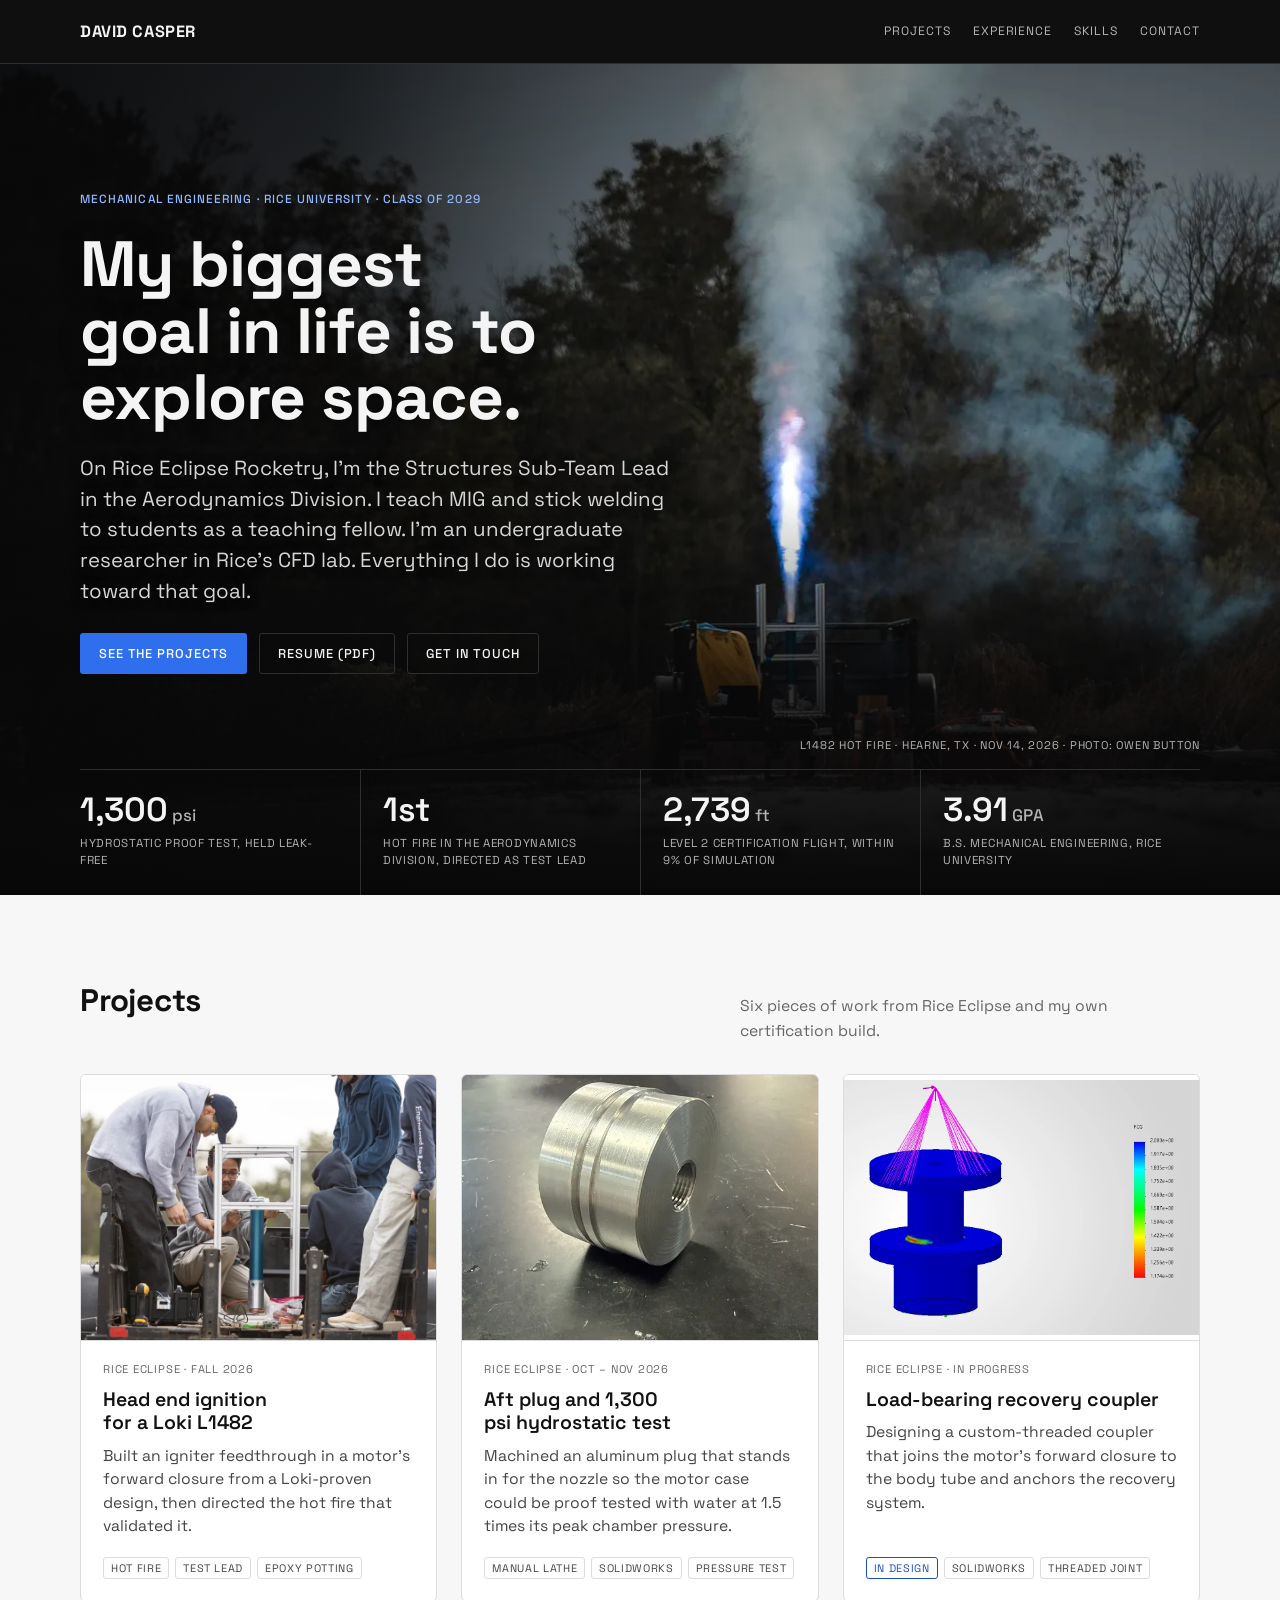
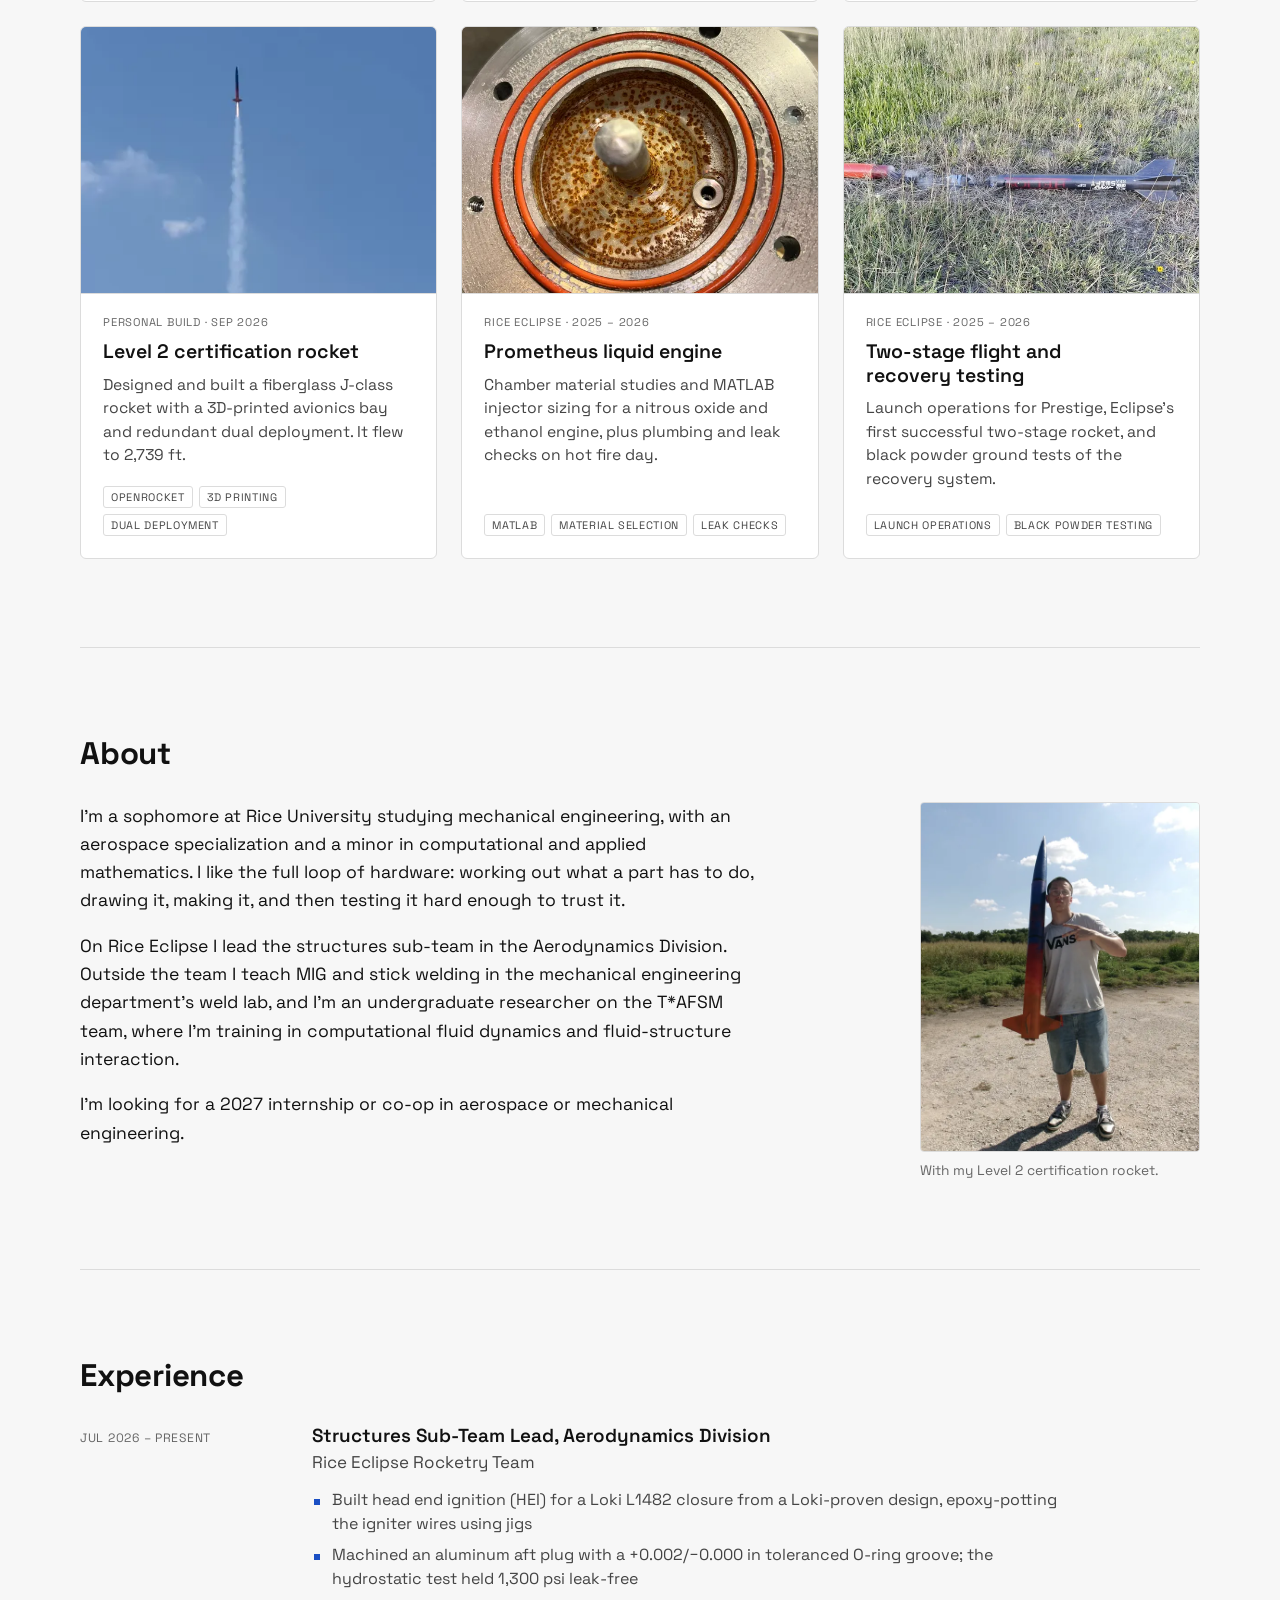
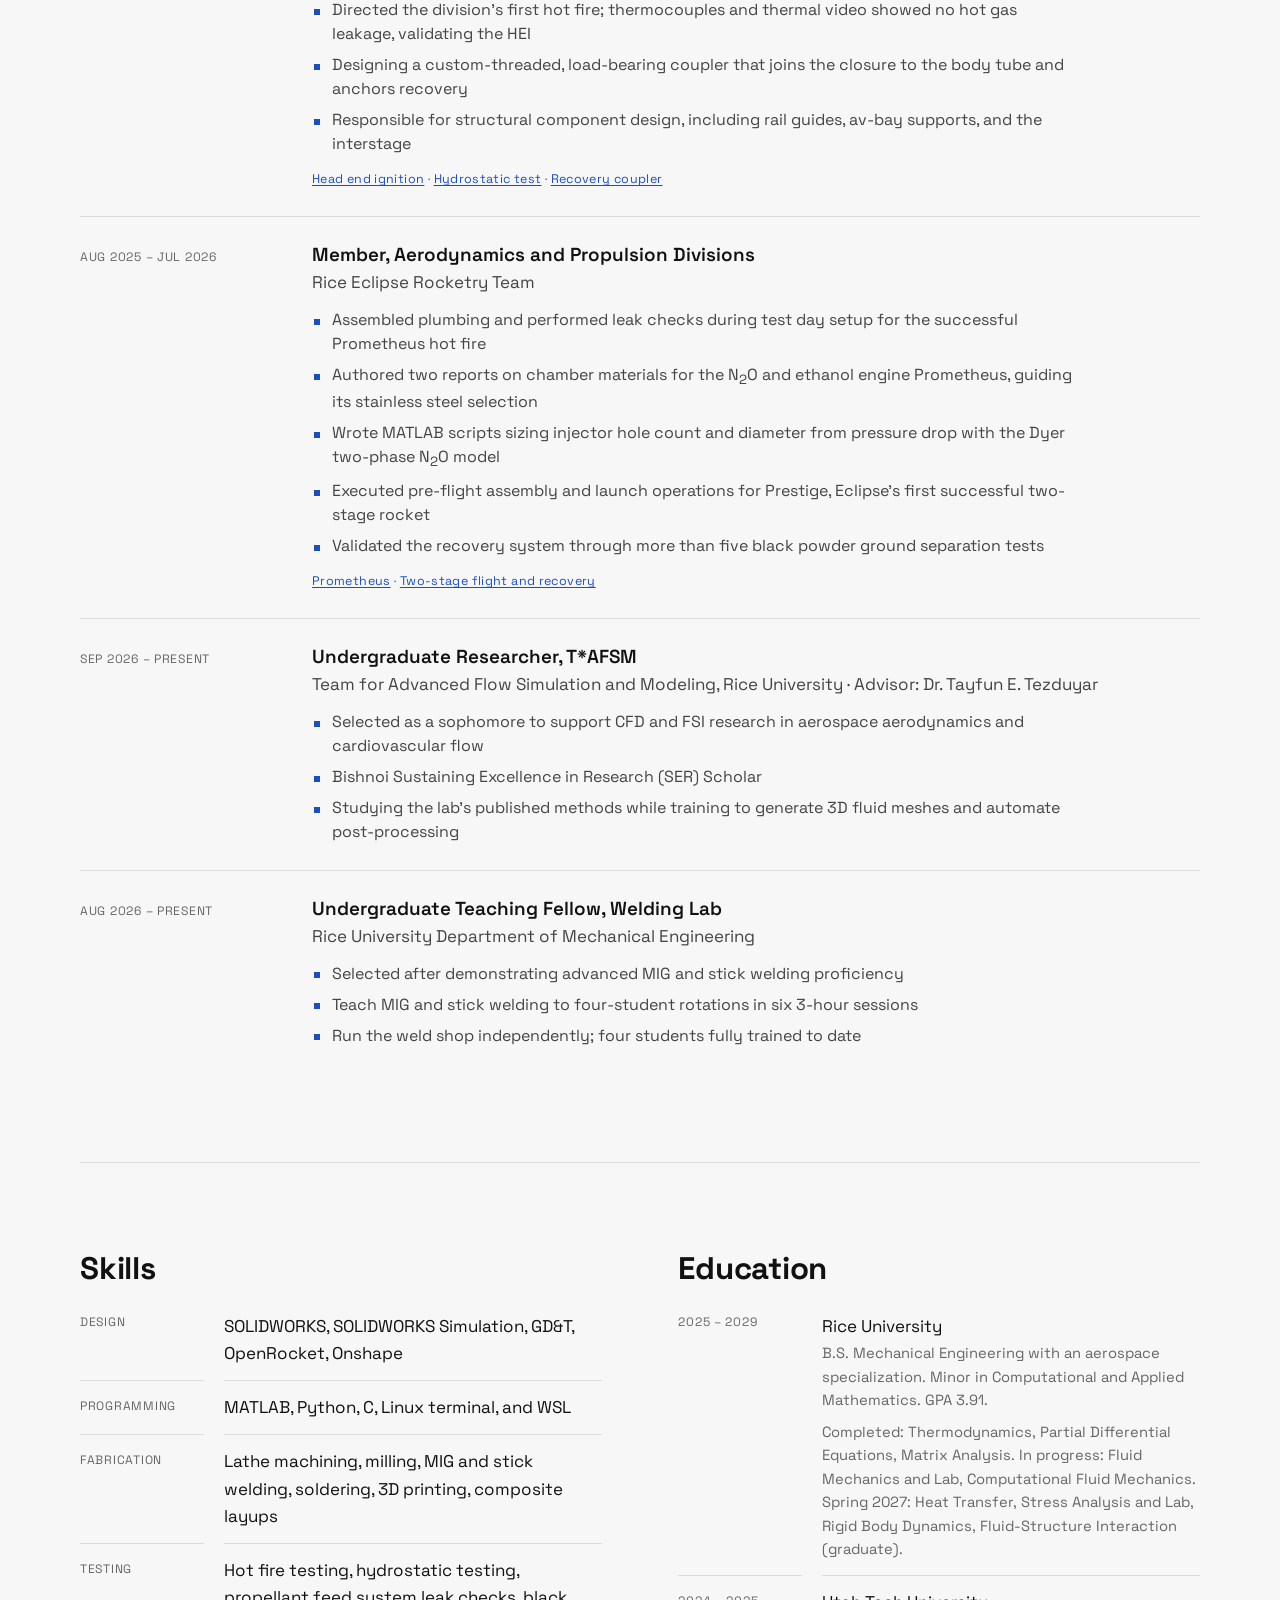
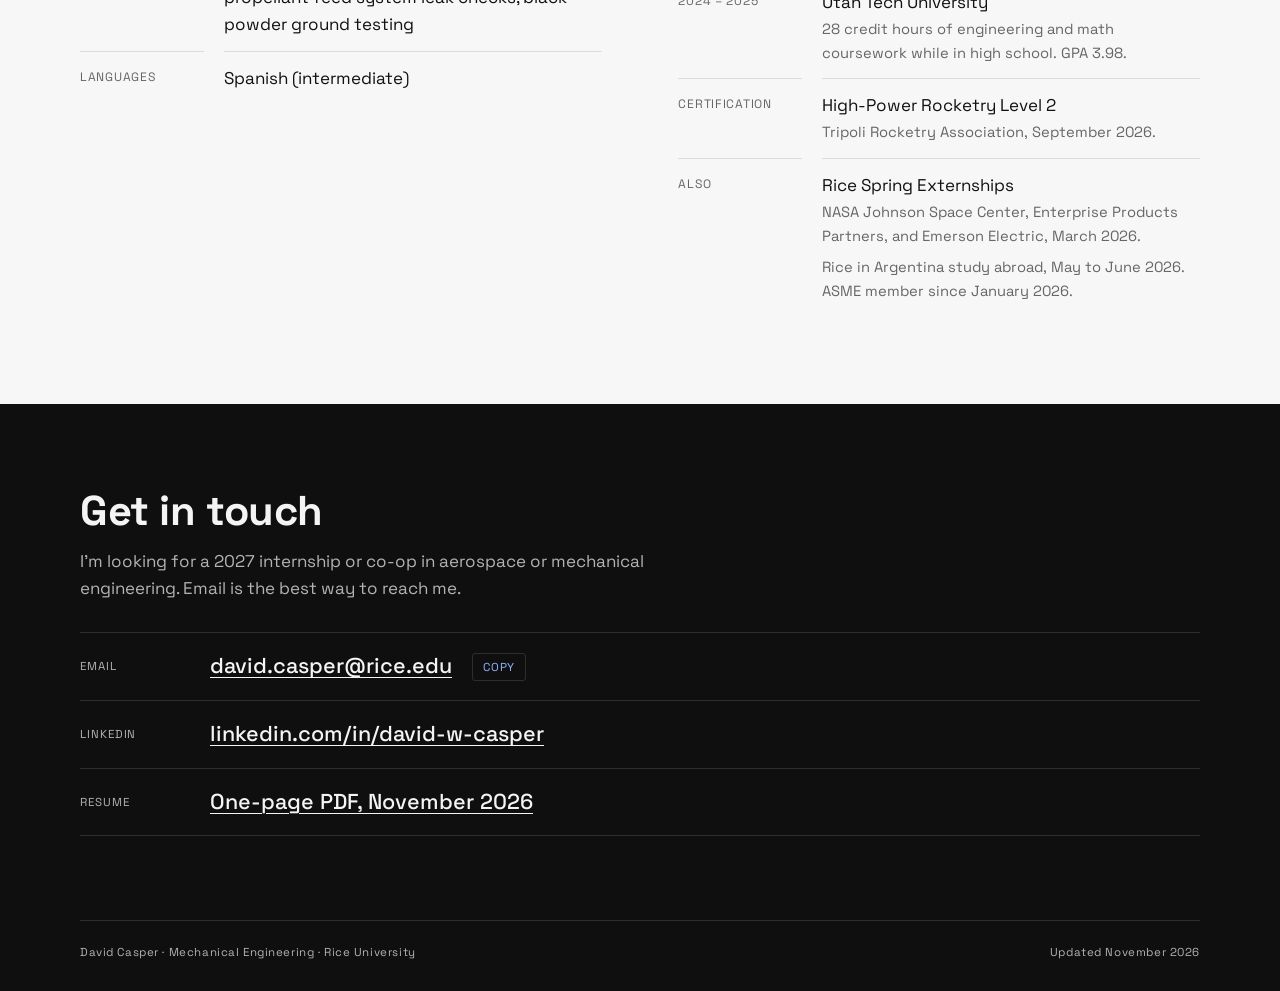
==== commit ab5e75c0: "New home intro, jigs bullet, and Oxford commas Co-Authored-By: Claude Opus 5.5 <noreply@anthropic.co" ====
--- a/index.html
+++ b/index.html
@@ -22,8 +22,8 @@
   <div class="wrap hero-inner">
     <div class="hero-copy">
       <p class="eyebrow">Mechanical engineering · Rice University · Class of 2029</p>
-      <h1>I design, machine and test rocket hardware.</h1>
-      <p class="lead">I’m David Casper, a sophomore at Rice University and Structures Sub-Team Lead in the Aerodynamics Division of Rice Eclipse Rocketry. This fall my sub-team built a head end ignition system for a Loki L1482 motor and proof tested it at 1,300 psi. Then I directed the division’s first hot fire to validate it.</p>
+      <h1>My biggest goal in life is to explore space.</h1>
+      <p class="lead">On Rice Eclipse Rocketry, I’m the Structures Sub-Team Lead in the Aerodynamics Division. I teach MIG and stick welding to students as a teaching fellow. I’m an undergraduate researcher in Rice’s CFD lab. Everything I do is working toward that goal.</p>
       <p class="cta-row"><a class="btn btn-primary" href="#projects">See the projects</a><a class="btn btn-ghost" href="assets/david-casper-resume.pdf" target="_blank" rel="noopener">Resume (PDF)</a><a class="btn btn-ghost" href="#contact">Get in touch</a></p>
     </div>
     <p class="hero-credit">L1482 hot fire · Hearne, TX · Nov 14, 2026 · Photo: Owen Button</p>
@@ -59,7 +59,7 @@
 
 <section class="section" id="experience">
   <div class="section-head"><h2>Experience</h2></div>
-  <ul class="rows"><li class="row"><p class="when">Jul 2026 – Present</p><div><h3>Structures Sub-Team Lead, Aerodynamics Division</h3><p class="org">Rice Eclipse Rocketry Team</p><ul><li>Built head end ignition (HEI) for a Loki L1482 closure from a Loki-proven design, epoxy-potting the igniter wires using jigs</li><li>Machined an aluminum aft plug with a +0.002/−0.000 in toleranced O-ring groove; the hydrostatic test held 1,300 psi leak-free</li><li>Directed the division’s first hot fire; thermocouples and thermal video showed no hot gas leakage, validating the HEI</li><li>Designing a custom-threaded, load-bearing coupler that joins the closure to the body tube and anchors recovery</li><li>Responsible for structural component design, including rail guides, av-bay supports and the interstage</li></ul><p class="inline-links"><a href="projects/head-end-ignition.html">Head end ignition</a> &middot; <a href="projects/hydrostatic-test.html">Hydrostatic test</a> &middot; <a href="projects/recovery-coupler.html">Recovery coupler</a></p></div></li><li class="row"><p class="when">Aug 2025 – Jul 2026</p><div><h3>Member, Aerodynamics and Propulsion Divisions</h3><p class="org">Rice Eclipse Rocketry Team</p><ul><li>Assembled plumbing and performed leak checks during test day setup for the successful Prometheus hot fire</li><li>Authored two reports on chamber materials for the N<sub>2</sub>O and ethanol engine Prometheus, guiding its stainless steel selection</li><li>Wrote MATLAB scripts sizing injector hole count and diameter from pressure drop with the Dyer two-phase N<sub>2</sub>O model</li><li>Executed pre-flight assembly and launch operations for Prestige, Eclipse’s first successful two-stage rocket</li><li>Validated the recovery system through more than five black powder ground separation tests</li></ul><p class="inline-links"><a href="projects/prometheus.html">Prometheus</a> &middot; <a href="projects/two-stage-recovery.html">Two-stage flight and recovery</a></p></div></li><li class="row"><p class="when">Sep 2026 – Present</p><div><h3>Undergraduate Researcher, T*AFSM</h3><p class="org">Team for Advanced Flow Simulation and Modeling, Rice University · Advisor: Dr. Tayfun E. Tezduyar</p><ul><li>Selected as a sophomore to support CFD and FSI research in aerospace aerodynamics and cardiovascular flow</li><li>Bishnoi Sustaining Excellence in Research (SER) Scholar</li><li>Studying the lab’s published methods while training to generate 3D fluid meshes and automate post-processing</li></ul></div></li><li class="row"><p class="when">Aug 2026 – Present</p><div><h3>Undergraduate Teaching Fellow, Welding Lab</h3><p class="org">Rice University Department of Mechanical Engineering</p><ul><li>Selected after demonstrating advanced MIG and stick welding proficiency</li><li>Teach MIG and stick welding to four-student rotations in six 3-hour sessions</li><li>Run the weld shop independently; four students fully trained to date</li></ul></div></li></ul>
+  <ul class="rows"><li class="row"><p class="when">Jul 2026 – Present</p><div><h3>Structures Sub-Team Lead, Aerodynamics Division</h3><p class="org">Rice Eclipse Rocketry Team</p><ul><li>Built head end ignition (HEI) for a Loki L1482 closure from a Loki-proven design, epoxy-potting the igniter wires using jigs</li><li>Machined an aluminum aft plug with a +0.002/−0.000 in toleranced O-ring groove; the hydrostatic test held 1,300 psi leak-free</li><li>Directed the division’s first hot fire; thermocouples and thermal video showed no hot gas leakage, validating the HEI</li><li>Designing a custom-threaded, load-bearing coupler that joins the closure to the body tube and anchors recovery</li><li>Responsible for structural component design, including rail guides, av-bay supports, and the interstage</li></ul><p class="inline-links"><a href="projects/head-end-ignition.html">Head end ignition</a> &middot; <a href="projects/hydrostatic-test.html">Hydrostatic test</a> &middot; <a href="projects/recovery-coupler.html">Recovery coupler</a></p></div></li><li class="row"><p class="when">Aug 2025 – Jul 2026</p><div><h3>Member, Aerodynamics and Propulsion Divisions</h3><p class="org">Rice Eclipse Rocketry Team</p><ul><li>Assembled plumbing and performed leak checks during test day setup for the successful Prometheus hot fire</li><li>Authored two reports on chamber materials for the N<sub>2</sub>O and ethanol engine Prometheus, guiding its stainless steel selection</li><li>Wrote MATLAB scripts sizing injector hole count and diameter from pressure drop with the Dyer two-phase N<sub>2</sub>O model</li><li>Executed pre-flight assembly and launch operations for Prestige, Eclipse’s first successful two-stage rocket</li><li>Validated the recovery system through more than five black powder ground separation tests</li></ul><p class="inline-links"><a href="projects/prometheus.html">Prometheus</a> &middot; <a href="projects/two-stage-recovery.html">Two-stage flight and recovery</a></p></div></li><li class="row"><p class="when">Sep 2026 – Present</p><div><h3>Undergraduate Researcher, T*AFSM</h3><p class="org">Team for Advanced Flow Simulation and Modeling, Rice University · Advisor: Dr. Tayfun E. Tezduyar</p><ul><li>Selected as a sophomore to support CFD and FSI research in aerospace aerodynamics and cardiovascular flow</li><li>Bishnoi Sustaining Excellence in Research (SER) Scholar</li><li>Studying the lab’s published methods while training to generate 3D fluid meshes and automate post-processing</li></ul></div></li><li class="row"><p class="when">Aug 2026 – Present</p><div><h3>Undergraduate Teaching Fellow, Welding Lab</h3><p class="org">Rice University Department of Mechanical Engineering</p><ul><li>Selected after demonstrating advanced MIG and stick welding proficiency</li><li>Teach MIG and stick welding to four-student rotations in six 3-hour sessions</li><li>Run the weld shop independently; four students fully trained to date</li></ul></div></li></ul>
 </section>
 
 <section class="section" id="skills">
@@ -68,7 +68,7 @@
       <h2 class="h2">Skills</h2>
       <dl class="spec">
         <dt>Design</dt><dd>SOLIDWORKS, SOLIDWORKS Simulation, GD&amp;T, OpenRocket, Onshape</dd>
-        <dt>Programming</dt><dd>MATLAB, Python, C, Linux terminal and WSL</dd>
+        <dt>Programming</dt><dd>MATLAB, Python, C, Linux terminal, and WSL</dd>
         <dt>Fabrication</dt><dd>Lathe machining, milling, MIG and stick welding, soldering, 3D printing, composite layups</dd>
         <dt>Testing</dt><dd>Hot fire testing, hydrostatic testing, propellant feed system leak checks, black powder ground testing</dd>
         <dt>Languages</dt><dd>Spanish (intermediate)</dd>
@@ -89,7 +89,7 @@
           <small>Tripoli Rocketry Association, September 2026.</small></dd>
         <dt>Also</dt>
         <dd>Rice Spring Externships
-          <small>NASA Johnson Space Center, Enterprise Products Partners and Emerson Electric, March 2026.</small>
+          <small>NASA Johnson Space Center, Enterprise Products Partners, and Emerson Electric, March 2026.</small>
           <small>Rice in Argentina study abroad, May to June 2026. ASME member since January 2026.</small></dd>
       </dl>
     </div>
